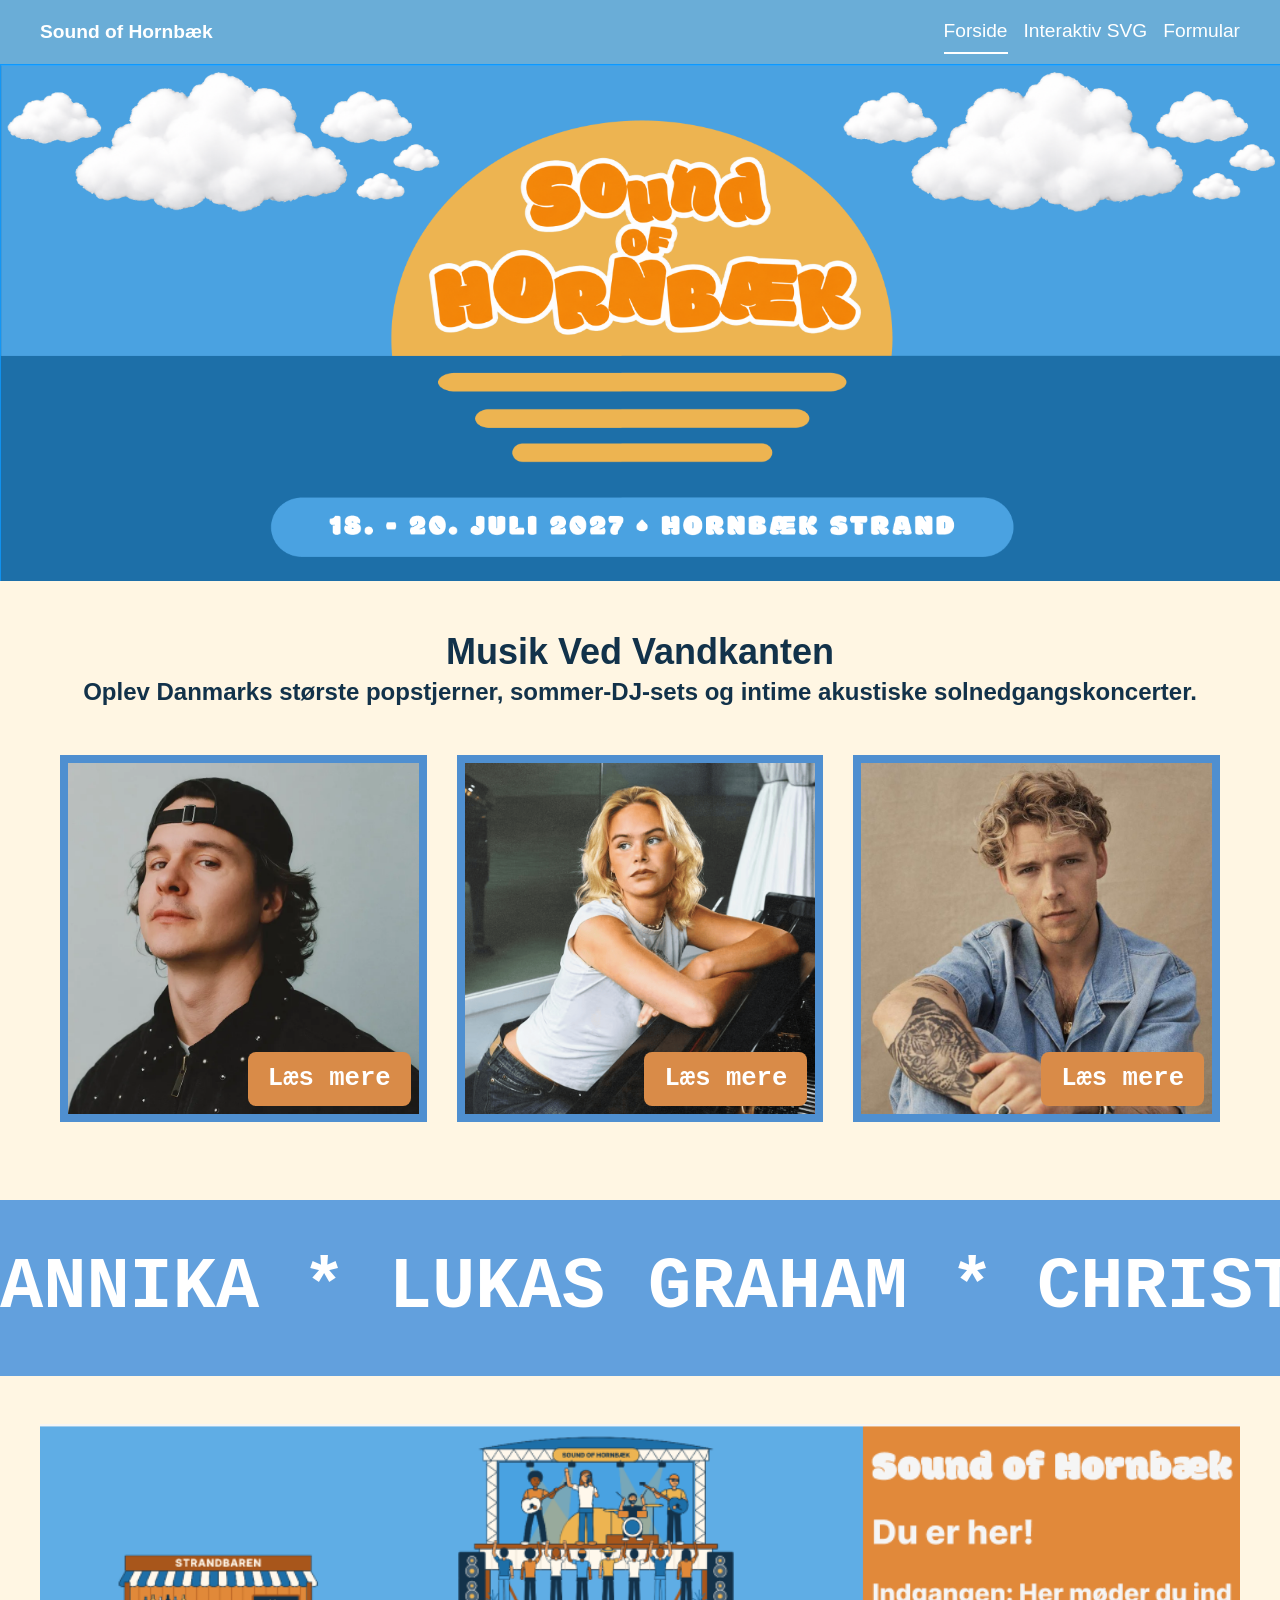
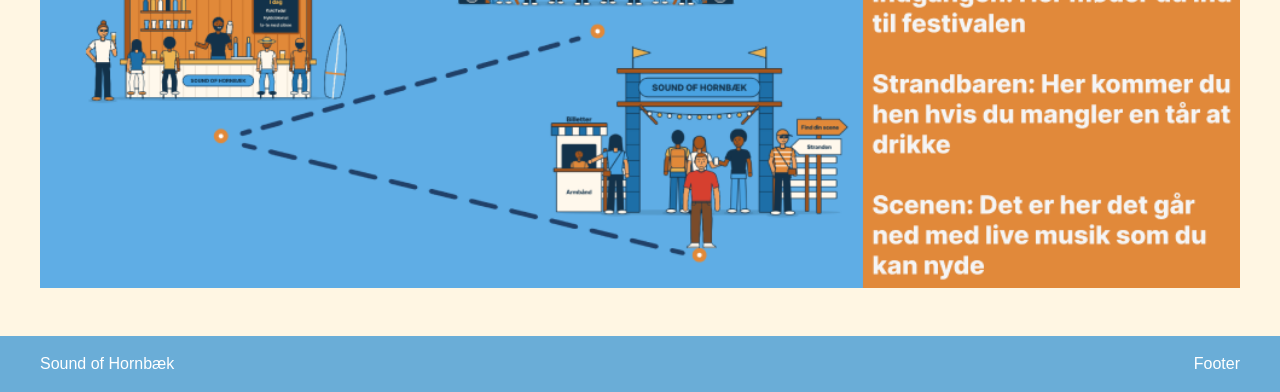
==== index.html @ 5c36b802 "detaljer-done" ====
<!DOCTYPE html>
<html lang="da">

<head>
  <meta charset="UTF-8">
  <meta name="viewport" content="width=device-width, initial-scale=1.0">
  <title>Sound of Hornbæk | Strandfestival</title>
  <link rel="stylesheet" href="./starter.css">
  <link rel="stylesheet" href="./style.css">
</head>

<body>
  <header class="site-header">
    <div class="header-content">
      <a class="site-logo" href="./index.html">Sound of Hornbæk</a>
      <nav class="site-nav">
        <button popovertarget="menu">Menu</button>
        <ul class="menu" id="menu" popover>
          <li><a href="./" aria-current="page">Forside</a></li>
          <li><a href="./svg.html">Interaktiv SVG</a></li>
          <li><a href="./form.html">Formular</a></li>
        </ul>
      </nav>
    </div>
  </header>

  <main>
    <section class="hero">
      <div class="hero_content">
        <img src="./imgs/forside_hero_img.png" alt="Hero Image">
      </div>
    </section>

    <section class="forside_indhold">
      <div class="forside_tekst">
        <h1>Musik Ved Vandkanten</h1>

        <p>Oplev Danmarks største popstjerner, sommer-DJ-sets og intime akustiske
          solnedgangskoncerter.</p>
      </div>

      <div class="artists">
        <div class="box1">
          <img src="./imgs/lukasgraham_forside_billede.webp" alt="Lukas Graham">
          <p>Lukas Graham</p>
          <button class="btn" popovertarget="popover1">Læs mere</button>
        </div>

        <div class="box2">
          <img src="./imgs/annika_forside_billede.png" alt="Annika">
          <p>Annika</p>
          <button class="btn" popovertarget="popover2">Læs mere</button>
        </div>

        <div class="box3">
          <img src="./imgs/christopher_forside_billede.jpg" alt="Christopher">
          <p>Christopher</p>
          <button class="btn" popovertarget="popover3">Læs mere</button>
        </div>
      </div>

      <div id="popover1" class="popup" popover>
        <img src="./imgs/lukasgraham_forside_billede.webp" alt="Lukas Graham">

        <div class="popup-tekst">
          <h2>Lukas Graham</h2>
          <p>Lukas Graham blev dannet i 2011 af sangeren Lukas Forchhammer sammen med to venner, og bandet kommer fra
            Christiania i København. Debutalbummet fra 2012 gik direkte ind som nummer et på de danske hitlister, og med
            singlen
            "7 Years" fra 2015 blev bandet kendt langt uden for Danmarks grænser. Musikken blander pop, soul og R&amp;B.
          </p>
          <button class="luk" popovertarget="popover1" popovertargetaction="hide">Luk</button>
        </div>
      </div>

      <div id="popover2" class="popup" popover>
        <img src="./imgs/annika_forside_billede.png" alt="Annika">

        <div class="popup-tekst">
          <h2>Annika</h2>
          <p>Annika er født i 2004 og voksede op i Vejby i Nordsjælland. Som barn spillede hun med i filmen Jagten, før
            hun slog
            igennem som sanger. I 2024 vandt hun prisen som Årets Nye Danske Navn ved Danish Music Awards, og hendes
            debutalbum
            gik ind som nummer et på den danske albumliste i 2025. Samme år åbnede hun Orange Scene på Roskilde
            Festival.</p>
          <button class="luk" popovertarget="popover2" popovertargetaction="hide">Luk</button>
        </div>
      </div>

      <div id="popover3" class="popup" popover>
        <img src="./imgs/christopher_forside_billede.jpg" alt="Christopher">

        <div class="popup-tekst">
          <h2>Christopher</h2>
          <p>Christopher er en dansk popsanger og sangskriver, kendt for sin bløde stemme og følsomme tekster. Han er
            vokset op
            på Amager og begyndte at synge som treårig, og han startede med at lægge coverversioner ud på nettet. I 2014
            vandt
            han flere priser ved Danish Music Awards, blandt andet Årets Popalbum, og hittet "CPH Girls" blev et af hans
            største.</p>
          <button class="luk" popovertarget="popover3" popovertargetaction="hide">Luk</button>
        </div>
      </div>
    </section>

    <div class="marquee" aria-label="Navneliste">
      <div class="track">
        <span>Annika * Lukas Graham * Christopher </span>
      </div>
    </div>

    <section class="svg_teaser">
      <div>
        <img class="svg_billede" src="./imgs/svg_forside_billede.png" alt="SVG">
      </div>
    </section>
  </main>

  <footer class="site-footer">
    <div class="footer-content">
      <p>Sound of Hornbæk</p>
      <p>Footer</p>
    </div>
  </footer>
  <script src="./script.js"></script>
</body>

</html>
---- starter.css ----
*,
::before,
::after {
  box-sizing: border-box;
  margin: 0;
  padding: 0;
}

html {
  interpolate-size: allow-keywords;
  font-family: Impact, Haettenschweiler, "Arial Narrow Bold", sans-serif;
  line-height: 1.5;
  -webkit-font-smoothing: antialiased;
}

h1,
h2 {
  line-height: 1.25;
}

p,
li {
  text-wrap: pretty;
}

img,
svg {
  display: block;
  width: 100%;
  height: auto;
}

label {
  display: block;
}

input,
button,
textarea,
select {
  font: inherit;
  color: inherit;
  background-color: transparent;
  font-size: max(1em, 16px);
  padding: 0;
  margin: 0;
}

input:where([type="checkbox"], [type="radio"]) {
  width: 1em;
  height: 1em;
}

textarea {
  resize: none;
  min-height: 4lh;
}

legend {
  padding: 0;
}

select,
::picker(select) {
  appearance: base-select;
}

[popover] {
  margin: revert;
}

dialog {
  overscroll-behavior: none;

  &::backdrop {
    overflow: hidden;
    overscroll-behavior: contain;
  }
}

.visually-hidden {
  position: absolute;
  width: 1px;
  height: 1px;
  overflow: hidden;
  white-space: nowrap;
  clip-path: inset(100%);
}
---- style.css ----
/* Variabler */
html {
  --color-page: #fff6e3;
  --color-surface: #6aadd7;
  --color-text: #12324a;
  --color-muted: var(--color-text);
  --color-border: #12324a;
  --space-05: 0.5rem;
  --space-1: 1rem;
  --space-2: 2rem;
  --space-3: 3rem;

  background: var(--color-page);
  color: var(--color-text);
}

/* Globalt layout */
body {
  margin: 0;
  min-height: 100svh;
  display: grid;
  grid-template-rows: auto 1fr auto;
  grid-template-columns: minmax(1rlh, 1fr) minmax(0, 75rem) minmax(1rlh, 1fr);
}

h1,
h2,
h3,
p {
  margin: 0;
}

main {
  display: grid;
  grid-template-columns: inherit;
  grid-column: 1 / -1;
  align-content: start;
}

main > * {
  grid-column: 2;
  padding-block: var(--space-3);
}

.svg-page {
  display: grid;
  gap: var(--space-2);
}

.svg-intro {
  display: grid;
  gap: var(--space-1);
  max-width: 60ch;
}

.svg-intro p {
  color: var(--color-muted);
}

.svg-layout {
  display: grid;
  gap: var(--space-2);
  align-items: start;
  @media (width > 800px) {
    grid-template-columns: 1fr min(40%, 36ch);
  }
}

.form-page {
  display: grid;
  gap: var(--space-2);
  @media (width > 600px) {
    grid-template-columns: min(40%, 50ch) 1fr;
  }
}

.form-intro {
  display: grid;
  gap: var(--space-1);
  align-content: start;
  max-width: 60ch;
}

.form-intro p {
  color: var(--color-muted);
}

.opsamling-page {
  display: grid;
  gap: var(--space-2);
  align-items: start;

  @media (width > 800px) {
    grid-template-columns: minmax(0, 44ch) minmax(20rem, 1fr);
  }
}

.opsamling-intro {
  display: grid;
  gap: var(--space-1);
  max-width: 60ch;
}

.opsamling-intro p {
  color: var(--color-muted);
}

.error-page {
  display: grid;
  gap: var(--space-1);
  max-width: 60ch;
}

.error-page p {
  color: var(--color-muted);
}

/* Header og footer */
.site-header,
.site-footer {
  grid-column: 1 / -1;

  display: grid;
  grid-template-columns: inherit;
  background: var(--color-surface);
}

.header-content,
.footer-content {
  grid-column: 2;
}

.header-content {
  min-height: 4rem;
  display: flex;
  justify-content: space-between;
  align-items: center;
  gap: var(--space-1);
  font-family:
    "Arial Rounded MT Bold", "Hiragino Maru Gothic ProN", "Trebuchet MS",
    sans-serif;
  font-size: 1.2rem;
  color: #ffffff;
}

.site-logo {
  color: inherit;
  font-weight: 700;
  text-decoration: none;
}

.footer-content {
  padding-block: var(--space-1);
  display: flex;
  flex-wrap: wrap;
  justify-content: space-between;
  gap: var(--space-1);
  color: #ffffff;
}

/* Navigation */
[popover] {
  margin: 0;
  padding: 0;
  border: none;
  background: transparent;
}

.site-nav button {
  padding: 0.4rem 0.7rem;
  border: 1px solid var(--color-border);
  background: var(--color-surface);
  @media (width > 600px) {
    display: none;
  }
}

.menu {
  margin: 0;
  padding: var(--space-1);
  list-style: none;
  background: var(--color-surface);
  border: 1px solid var(--color-border);
  position-area: bottom span-left;
  @media (width > 600px) {
    display: flex;
    gap: var(--space-1);
    padding: 0;
    border: none;
    background: none;
    position: static;
  }
}

.menu a {
  display: block;
  padding: 0.4rem 0;
  color: #ffffff;
  text-decoration: none;
  border-bottom: 2px solid #0000;
}

.menu a[aria-current="page"] {
  border-bottom-color: #ffffff;
}

/* Flader */
.panel,
.svg-placeholder,
.form-placeholder,
.opsamling-placeholder {
  background: var(--color-surface);
  border: 1px solid var(--color-border);
}

.panel {
  padding: var(--space-1);
  display: grid;
  gap: var(--space-1);
}

.svg-placeholder,
.opsamling-placeholder {
  min-height: -webkit-fill-available;
  min-height: stretch;
}

.form-placeholder {
  min-height: -webkit-fill-available;
  min-height: stretch;
  padding: var(--space-1);
}

/* Details */
.accordion {
  display: grid;
  gap: var(--space-05);
}

.accordion-item {
  border: 1px solid var(--color-border);
  background: var(--color-surface);
}

.accordion-item p {
  padding: 0 var(--space-1) var(--space-1);
  color: var(--color-muted);
}

/* Knap/link */
.button {
  justify-self: start;
  display: inline-block;
  padding: 0.5rem 0.8rem;
  border: 1px solid var(--color-border);
  background: var(--color-surface);
  color: inherit;
  text-decoration: none;
}

/* Hero */
.hero {
  display: grid;
  grid-template-columns: inherit;
  grid-column: 1 / -1;
  background: #4aa2e1;
  padding: 0;
  .hero_content {
    grid-column: 1 / -1;
  }
}

/* Forside indhold */
.forside_indhold {
  display: block;
  gap: 10px;
  .forside_tekst {
    text-align: center;
    font-size: 1rem;
    font-weight: 700;
    margin-bottom: 15px;
    font-size: 1.5rem;
  }
}
.artists {
  display: flex;
  gap: 30px;
  padding: 30px 20px;

  .box1,
  .box2,
  .box3 {
    position: relative;
    display: block;
    flex: 1;
    aspect-ratio: 1 / 1;
    height: auto;
    border: 8px solid #4f8fd0;
    background-color: #4f8fd0;
    text-align: center;
    font-weight: 700;
    font-size: 1rem;

    /* Navnet er kun til skærmlæsere */
    p {
      position: absolute;
      width: 1px;
      height: 1px;
      overflow: hidden;
    }
  }

  .btn {
    position: absolute;
    right: 8px;
    bottom: 8px;
    z-index: 1;
    padding: 14px 20px;
    border: none;
    border-radius: 8px;
    background-color: #d98b48;
    color: white;
    font-family: "JetBrains Mono", "Roboto Mono", ui-monospace, monospace;
    font-weight: 800;
    font-size: clamp(18px, 2vw, 30px);
    line-height: 1;

    &:hover {
      background-color: #c97d3b;
    }
  }
}
.svg_teaser {
  display: grid;
}

.box1 {
  transition: 0.4s;
}
.box1:hover {
  transform: scale(1.08);
}
.box2 {
  transition: 0.4s;
}
.box2:hover {
  transform: scale(1.08);
}
.box3 {
  transition: 0.4s;
}
.box3:hover {
  transform: scale(1.08);
}

.marquee {
  display: grid;
  grid-template-columns: inherit;
  grid-column: 1 / -1;
  background: #62a0dd;
  overflow: hidden;
  white-space: nowrap;
  padding: 52px 0;
}

.track span {
  font-family: "JetBrains Mono", "Roboto Mono", ui-monospace, monospace;
  font-weight: 800;
  font-size: clamp(40px, 6vw, 72px);
  line-height: 1;
  text-transform: uppercase;
  color: #ffffff;
  white-space: pre;
}

.popup {
  margin: auto;
  width: min(90vw, 800px);
  padding: 30px;
  border: 8px solid #4f8fd0;
  background-color: #fdf6e3;
  color: #1b1b1b;
  font-family: "JetBrains Mono", "Roboto Mono", ui-monospace, monospace;

  /* Blød åbning og lukning */
  opacity: 0;
  transition:
    opacity 0.25s,
    display 0.25s allow-discrete,
    overlay 0.25s allow-discrete;
}

/* Layoutet skal kun gælde, når popoveren er åben */
.popup:popover-open {
  display: flex;
  align-items: center;
  gap: 30px;
  opacity: 1;
}

@starting-style {
  .popup:popover-open {
    opacity: 0;
  }
}

.popup::backdrop {
  background-color: rgb(0 0 0 / 0.6);
}

.popup img {
  flex: 0 0 40%;
  width: 40%;
  aspect-ratio: 1 / 1;
  object-fit: cover;
  border: 6px solid #4f8fd0;
}

.popup-tekst {
  flex: 1;
  text-align: left;
}

.popup h2 {
  margin-bottom: 16px;
  font-size: 1.8rem;
  font-weight: 800;
  color: #4f8fd0;
}

.popup p {
  margin-bottom: 24px;
  line-height: 1.5;
}

.luk {
  padding: 12px 20px;
  border: none;
  border-radius: 8px;
  background-color: #d98b48;
  color: white;
  font-family: inherit;
  font-weight: 800;
  font-size: 1rem;
}

.luk:hover {
  background-color: #c97d3b;
}

/* På små skærme kommer billedet over teksten */
@media (max-width: 600px) {
  .popup:popover-open {
    flex-direction: column;
  }

  .popup img {
    flex: none;
    width: 100%;
  }
}
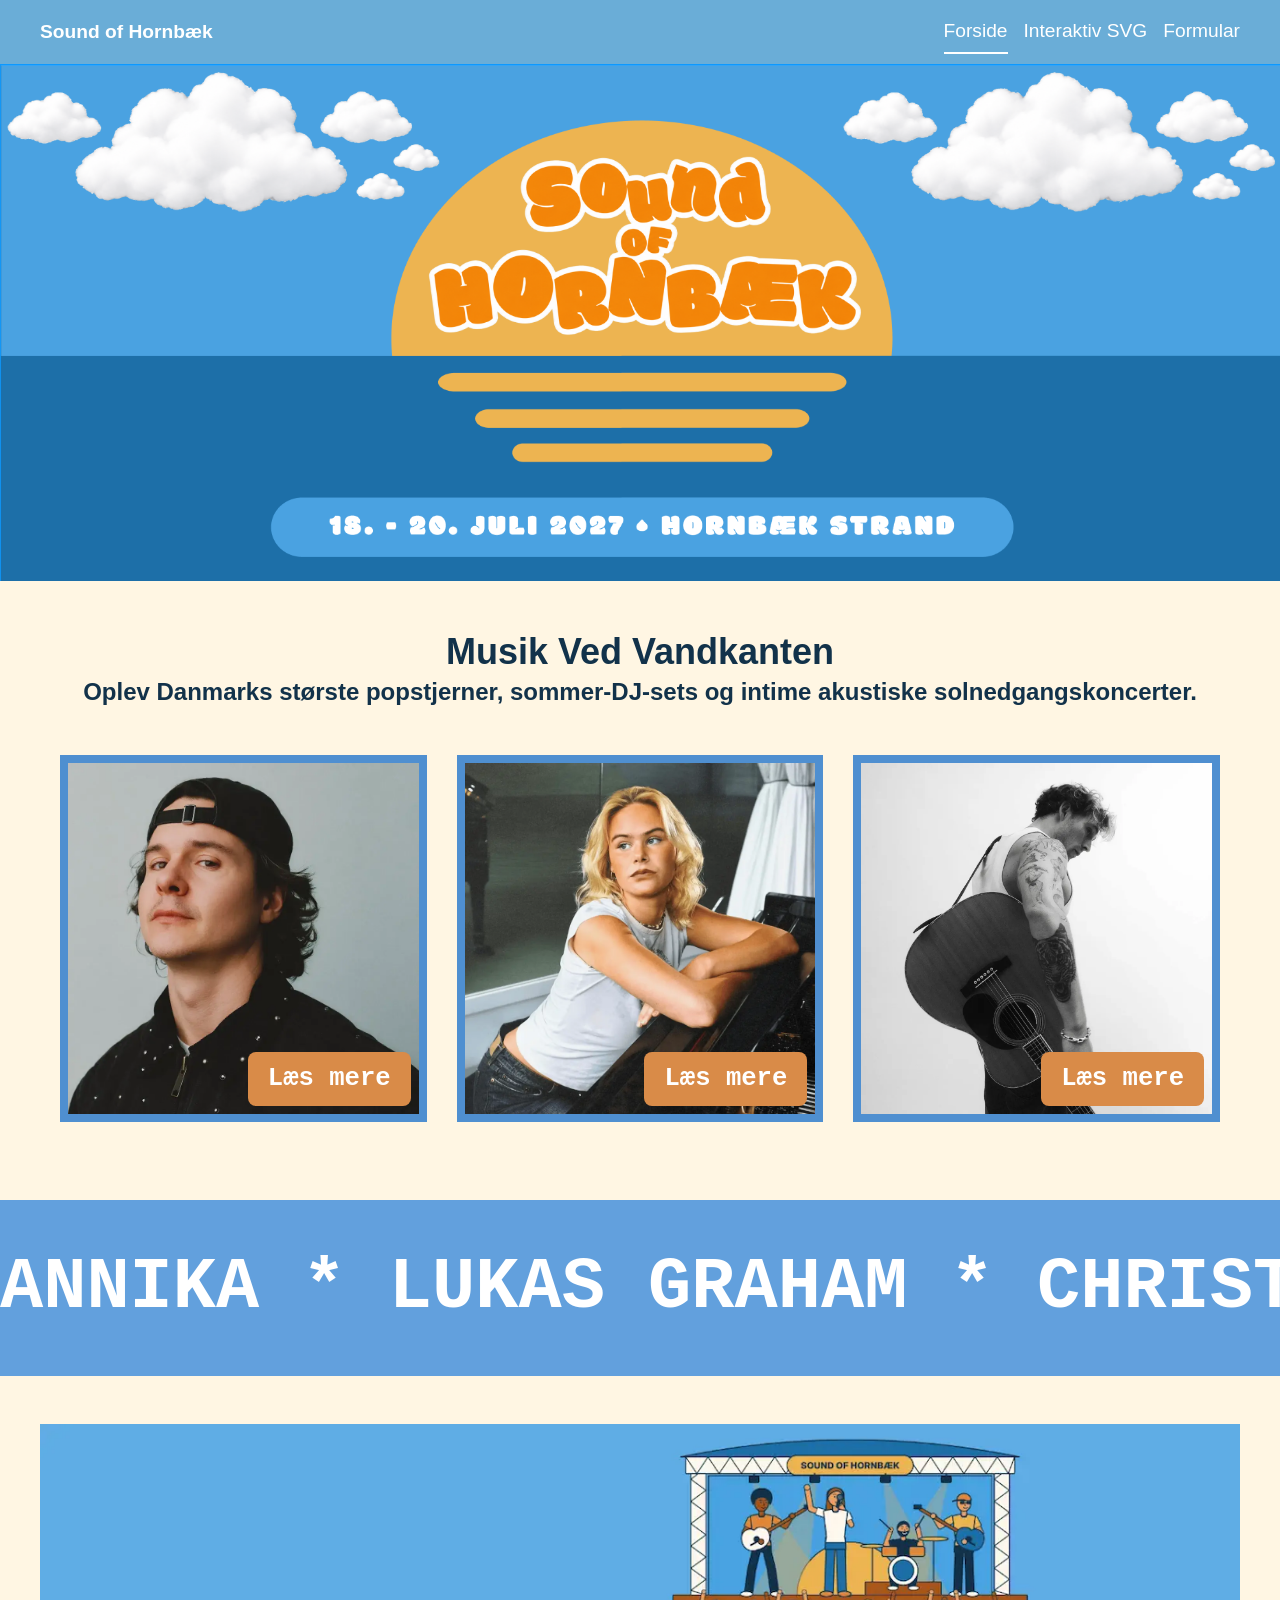
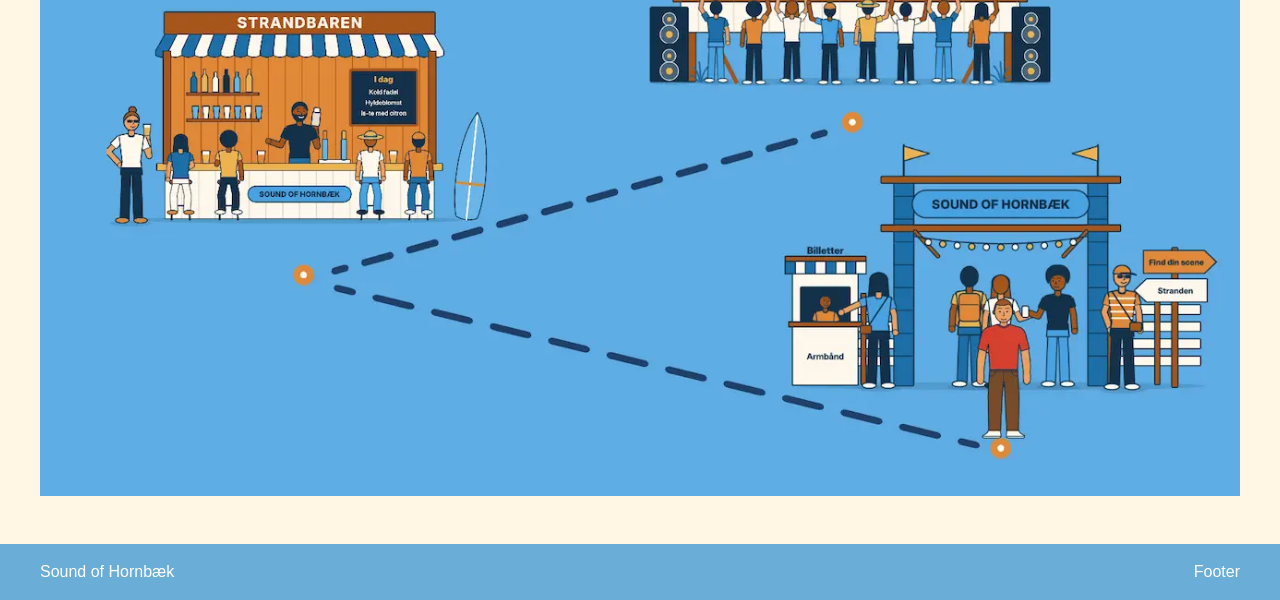
==== commit 8f78fade: "formular-done" ====
--- a/index.html
+++ b/index.html
@@ -41,26 +41,26 @@
 
       <div class="artists">
         <div class="box1">
-          <img src="./imgs/lukasgraham_forside_billede.webp" alt="Lukas Graham">
+          <img src="./imgs/lukasgraham.webp" alt="Lukas Graham">
           <p>Lukas Graham</p>
           <button class="btn" popovertarget="popover1">Læs mere</button>
         </div>
 
         <div class="box2">
-          <img src="./imgs/annika_forside_billede.png" alt="Annika">
+          <img src="./imgs/annika.webp" alt="Annika">
           <p>Annika</p>
           <button class="btn" popovertarget="popover2">Læs mere</button>
         </div>
 
         <div class="box3">
-          <img src="./imgs/christopher_forside_billede.jpg" alt="Christopher">
+          <img src="./imgs/christopher.webp" alt="Christopher">
           <p>Christopher</p>
           <button class="btn" popovertarget="popover3">Læs mere</button>
         </div>
       </div>
 
       <div id="popover1" class="popup" popover>
-        <img src="./imgs/lukasgraham_forside_billede.webp" alt="Lukas Graham">
+        <img src="./imgs/lukasgraham2.webp" alt="Lukas Graham">
 
         <div class="popup-tekst">
           <h2>Lukas Graham</h2>
@@ -74,7 +74,7 @@
       </div>
 
       <div id="popover2" class="popup" popover>
-        <img src="./imgs/annika_forside_billede.png" alt="Annika">
+        <img src="./imgs/annika2.webp" alt="Annika">
 
         <div class="popup-tekst">
           <h2>Annika</h2>
@@ -89,7 +89,7 @@
       </div>
 
       <div id="popover3" class="popup" popover>
-        <img src="./imgs/christopher_forside_billede.jpg" alt="Christopher">
+        <img src="./imgs/christopher2.webp" alt="Christopher">
 
         <div class="popup-tekst">
           <h2>Christopher</h2>
@@ -110,10 +110,13 @@
       </div>
     </div>
 
-    <section class="svg_teaser">
-      <div>
-        <img class="svg_billede" src="./imgs/svg_forside_billede.png" alt="SVG">
-      </div>
+    <section class="layout">
+
+      <section class="kort">
+        <!-- Skift "billede.png" ud med dit eget billede -->
+        <img src="./imgs/svg.webp" alt="Kort over Sound of Hornbæk">
+      </section>
+
     </section>
   </main>
 
--- a/style.css
+++ b/style.css
@@ -2,6 +2,7 @@
 html {
   --color-page: #fff6e3;
   --color-surface: #6aadd7;
+  --color-svg-box: #6aadd7;
   --color-text: #12324a;
   --color-muted: var(--color-text);
   --color-border: #12324a;
@@ -459,3 +460,247 @@
     width: 100%;
   }
 }
+
+/* SVG */
+.svg-intro {
+  h1 {
+    font-size: 4rem;
+  }
+  p {
+    font-size: 1.5rem;
+  }
+}
+.svg-placeholder {
+  border: 5px solid #fff;
+}
+.panel {
+  background: var(--color-svg-box);
+  border-radius: 30px;
+  border: 5px solid #fff;
+  h2 {
+    font-size: 2rem;
+    font-family: "Inter" sans-serif;
+    text-decoration: none;
+    color: white;
+  }
+}
+.accordion {
+  background: var(--color-svg-box);
+}
+.accordion-item {
+  color: white;
+  font-size: 1.5rem;
+  background: #e1893a;
+  border-radius: 10px;
+  border: 3px solid #fff;
+  padding: 10px;
+  cursor: pointer;
+  p {
+    font-size: 1rem;
+    color: white;
+    margin-top: 5px;
+  }
+}
+summary::marker {
+  content: none;
+}
+::details-content {
+  height: 0;
+  overflow: clip;
+  transition: 300ms ease;
+  transition-behavior: allow-discrete;
+}
+[open]::details-content {
+  height: auto;
+}
+
+/********************************formular********************************/
+
+.side {
+  display: grid;
+  grid-template-columns: 1fr 1.4fr;
+  gap: 60px;
+  align-items: start;
+  max-width: 1200px;
+  margin: 0 auto;
+  padding: 60px 24px;
+}
+
+/* ---------- Venstre: tekst ---------- */
+.intro h1 {
+  font-family: "Bebas Neue", Impact, sans-serif;
+  font-size: 4.2rem;
+  font-weight: 400;
+  line-height: 1;
+  text-transform: uppercase;
+  margin-bottom: 28px;
+}
+
+.lead {
+  font-size: 1.15rem;
+  line-height: 1.6;
+  color: #4a4a5a;
+  margin-bottom: 36px;
+}
+
+.trin {
+  list-style: none;
+  background: #fdfafc;
+  border: 2px solid #dcc9d4;
+  border-radius: 24px;
+  overflow: hidden;
+}
+
+.trin li {
+  display: flex;
+  gap: 40px;
+  padding: 32px 36px;
+  border-bottom: 2px solid #dcc9d4;
+}
+
+.trin li:last-child {
+  border-bottom: none;
+}
+
+.nummer {
+  font-size: 1.3rem;
+  font-weight: 600;
+  color: #4f8fd0;
+  min-width: 40px;
+}
+
+.trin p {
+  font-size: 1.15rem;
+  line-height: 1.6;
+  color: #4a4a5a;
+}
+
+/* ---------- Højre: formularboks ---------- */
+.form-placeholder {
+  background: #fdfafc;
+  border: 2px solid #dcc9d4;
+  border-radius: 40px;
+  padding: 50px 36px 40px;
+  display: flex;
+  flex-direction: column;
+  gap: 34px;
+}
+
+fieldset {
+  border: 2px solid #dcc9d4;
+  border-radius: 24px;
+  padding: 24px 36px 28px;
+}
+
+legend {
+  font-size: 1.25rem;
+  font-weight: 600;
+  padding: 0 4px;
+}
+
+/* Rad med valg */
+.valg-rad {
+  display: flex;
+  flex-wrap: wrap;
+  gap: 18px;
+}
+
+/* Skjul den rigtige radioknap */
+.valg-rad input {
+  position: absolute;
+  opacity: 0;
+}
+
+/* Knapper */
+.valg-rad label {
+  padding: 20px 40px;
+  background: #ffffff;
+  border: 2px solid #dcc9d4;
+  border-radius: 10px;
+  font-size: 1.2rem;
+  cursor: pointer;
+}
+
+.valg-rad input:checked + label {
+  border: 4px solid #4f8fd0;
+  padding: 18px 38px;
+  color: #4f8fd0;
+}
+
+.valg-rad input:focus-visible + label {
+  outline: 3px solid #4f8fd0;
+  outline-offset: 3px;
+}
+
+/* Farvepaletter */
+.valg-rad .palet,
+.valg-rad input:checked + .palet {
+  width: 110px;
+  height: 60px;
+  padding: 0;
+}
+
+.valg-rad .palet1 {
+  background: linear-gradient(90deg, #a98ae8 33%, #2f5d42 33% 66%, #437a5a 66%);
+}
+.valg-rad .palet2 {
+  background: linear-gradient(90deg, #f9d8ab 33%, #b3345f 33% 66%, #e39231 66%);
+}
+.valg-rad .palet3 {
+  background: linear-gradient(90deg, #a8d8e4 33%, #215372 33% 66%, #3a7d9e 66%);
+}
+.valg-rad .palet4 {
+  background: linear-gradient(90deg, #dcff63 33%, #1a1a1a 33% 66%, #ec4d9c 66%);
+}
+.valg-rad .palet5 {
+  background: linear-gradient(90deg, #cbd8a8 33%, #2f4d25 33% 66%, #66813f 66%);
+}
+.valg-rad .palet6 {
+  background: linear-gradient(90deg, #f5c4dc 33%, #8a3463 33% 66%, #d9569b 66%);
+}
+
+/* ---------- Responsivt ---------- */
+@media (max-width: 900px) {
+  .side {
+    grid-template-columns: 1fr;
+    gap: 40px;
+    padding: 32px 16px;
+  }
+
+  .intro h1 {
+    font-size: 3rem;
+  }
+
+  .formular {
+    padding: 36px 20px 28px;
+    border-radius: 28px;
+  }
+
+  fieldset {
+    padding: 20px;
+  }
+}
+
+/* ---------- Generer-knap ---------- */
+.generer {
+  align-self: flex-start;
+  background: #4f8fd0;
+  color: #ffffff;
+  border: none;
+  border-radius: 8px;
+  padding: 24px 42px;
+  font-family: inherit;
+  font-size: 1.4rem;
+  cursor: pointer;
+  transition: transform 0.15s;
+}
+
+.generer:hover {
+  background: #4f8fd0;
+  transform: translateY(-2px);
+}
+
+.generer:focus-visible {
+  outline: 3px solid #4f8fd0;
+  outline-offset: 3px;
+}
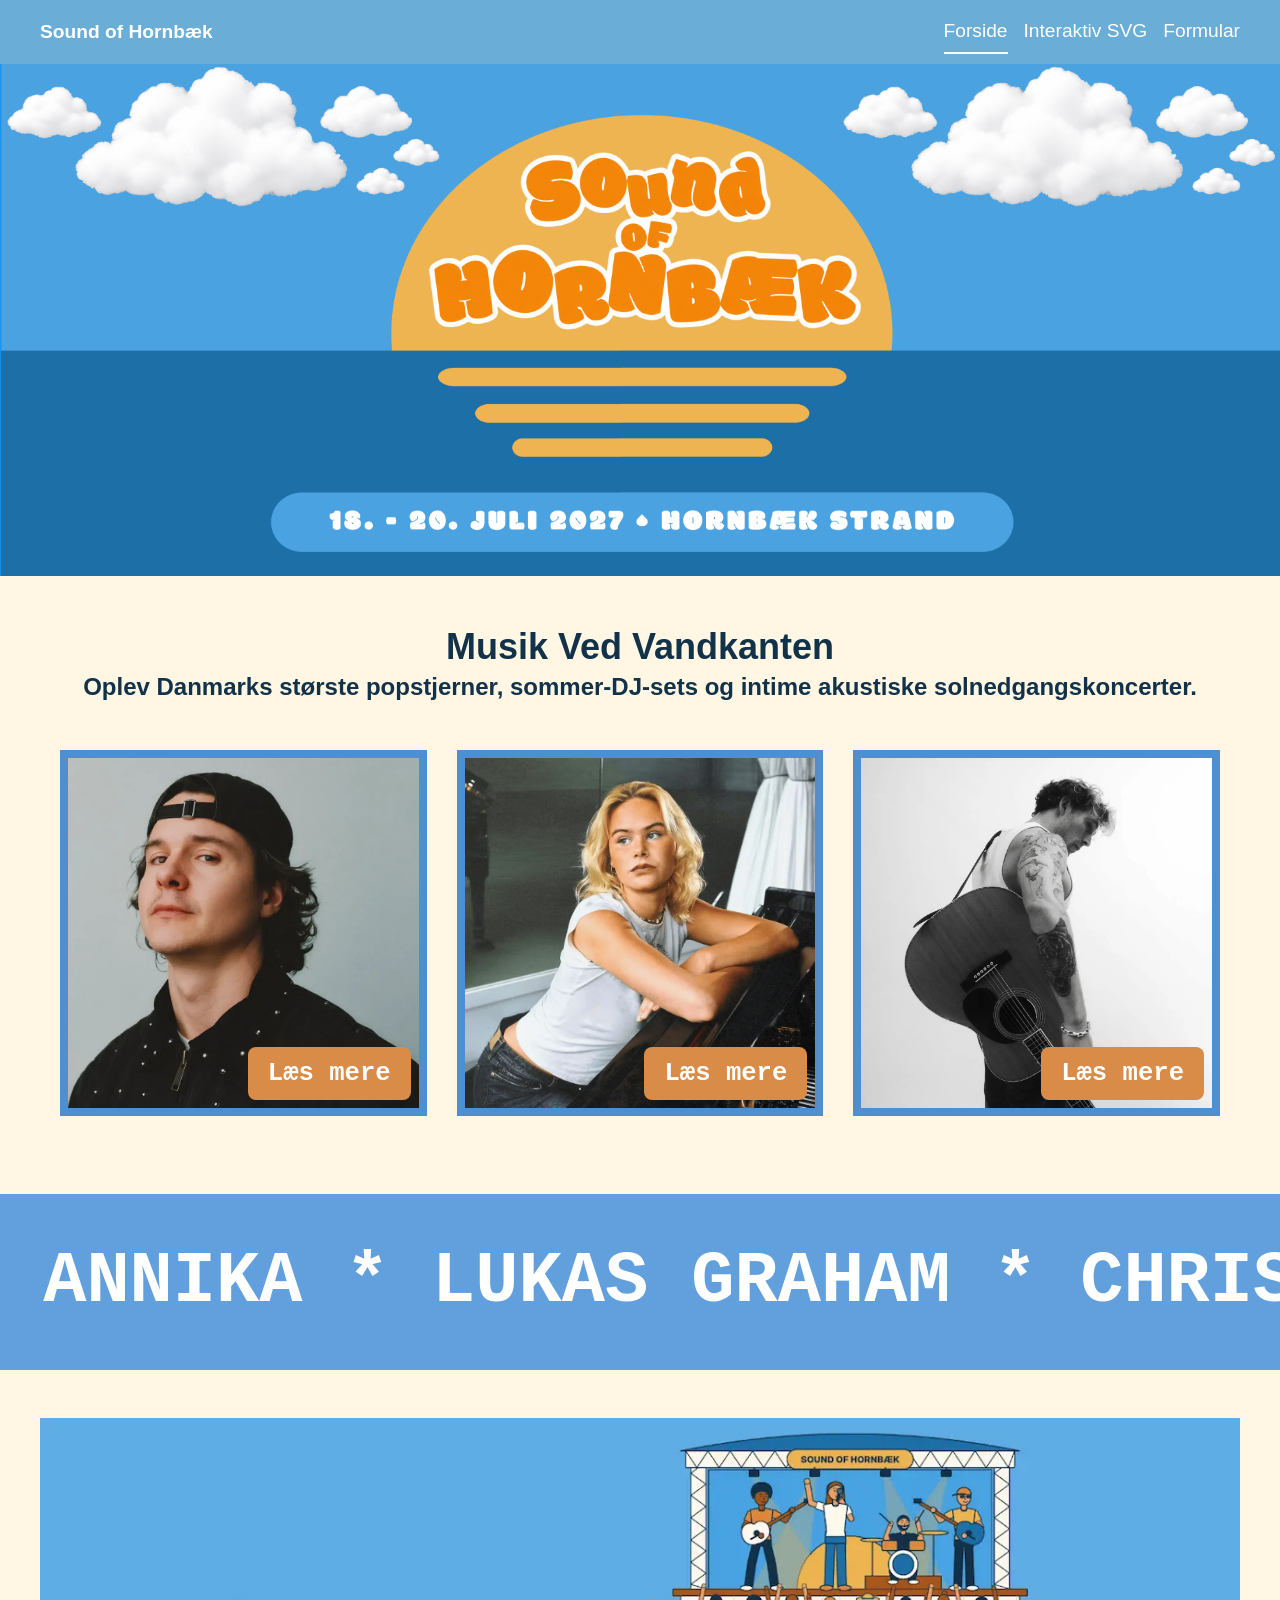
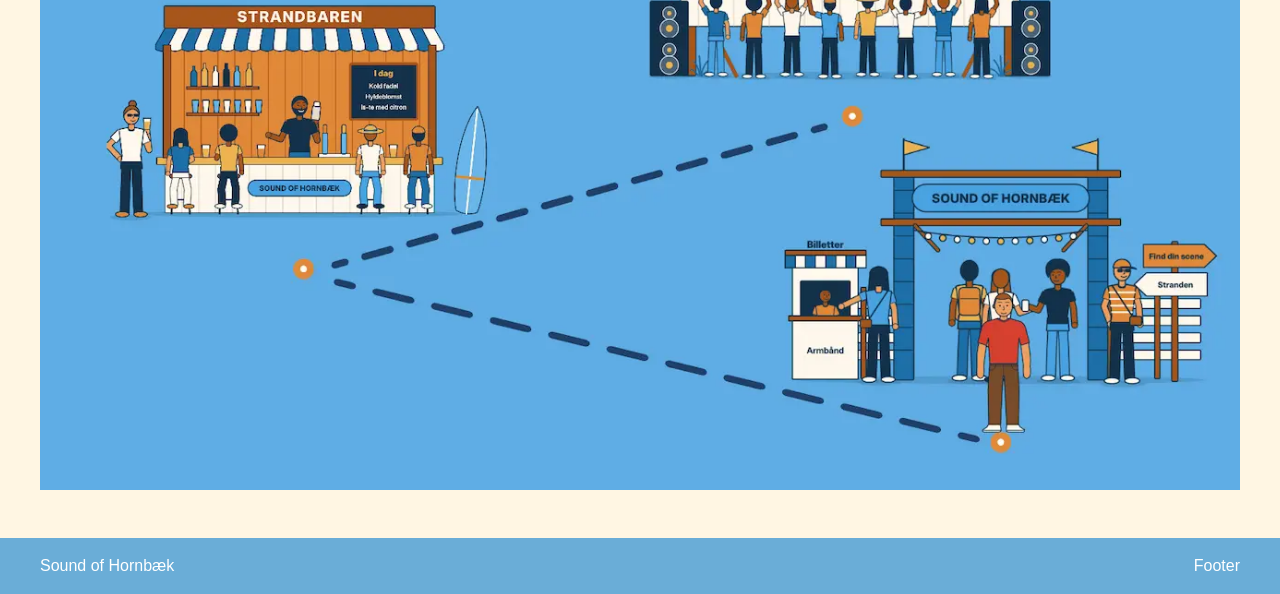
==== commit d6fe555a: "animationer-forside" ====
--- a/index.html
+++ b/index.html
@@ -7,6 +7,7 @@
   <title>Sound of Hornbæk | Strandfestival</title>
   <link rel="stylesheet" href="./starter.css">
   <link rel="stylesheet" href="./style.css">
+  <link rel="icon" href="./imgs/favicon.ico">
 </head>
 
 <body>
@@ -106,7 +107,8 @@
 
     <div class="marquee" aria-label="Navneliste">
       <div class="track">
-        <span>Annika * Lukas Graham * Christopher </span>
+        <span> Annika * Lukas Graham * Christopher *</span>
+        <span> Annika * Lukas Graham * Christopher *</span>
       </div>
     </div>
 
--- a/style.css
+++ b/style.css
@@ -331,6 +331,35 @@
     }
   }
 }
+
+.marquee {
+  background: #62a0dd;
+  color: #fff;
+  overflow: hidden;
+  white-space: nowrap;
+  padding: 1.5rem 0;
+}
+.track {
+  display: flex;
+  width: max-content;
+  animation: scroll-left 15s linear infinite;
+}
+.track span {
+  font-family: "DejaVu Sans Mono", Consolas, monospace;
+  font-weight: 700;
+  font-size: 5rem;
+  text-transform: uppercase;
+}
+
+@keyframes scroll-left {
+  from {
+    transform: translateX(0);
+  }
+  to {
+    transform: translateX(-50%);
+  }
+}
+
 .svg_teaser {
   display: grid;
 }
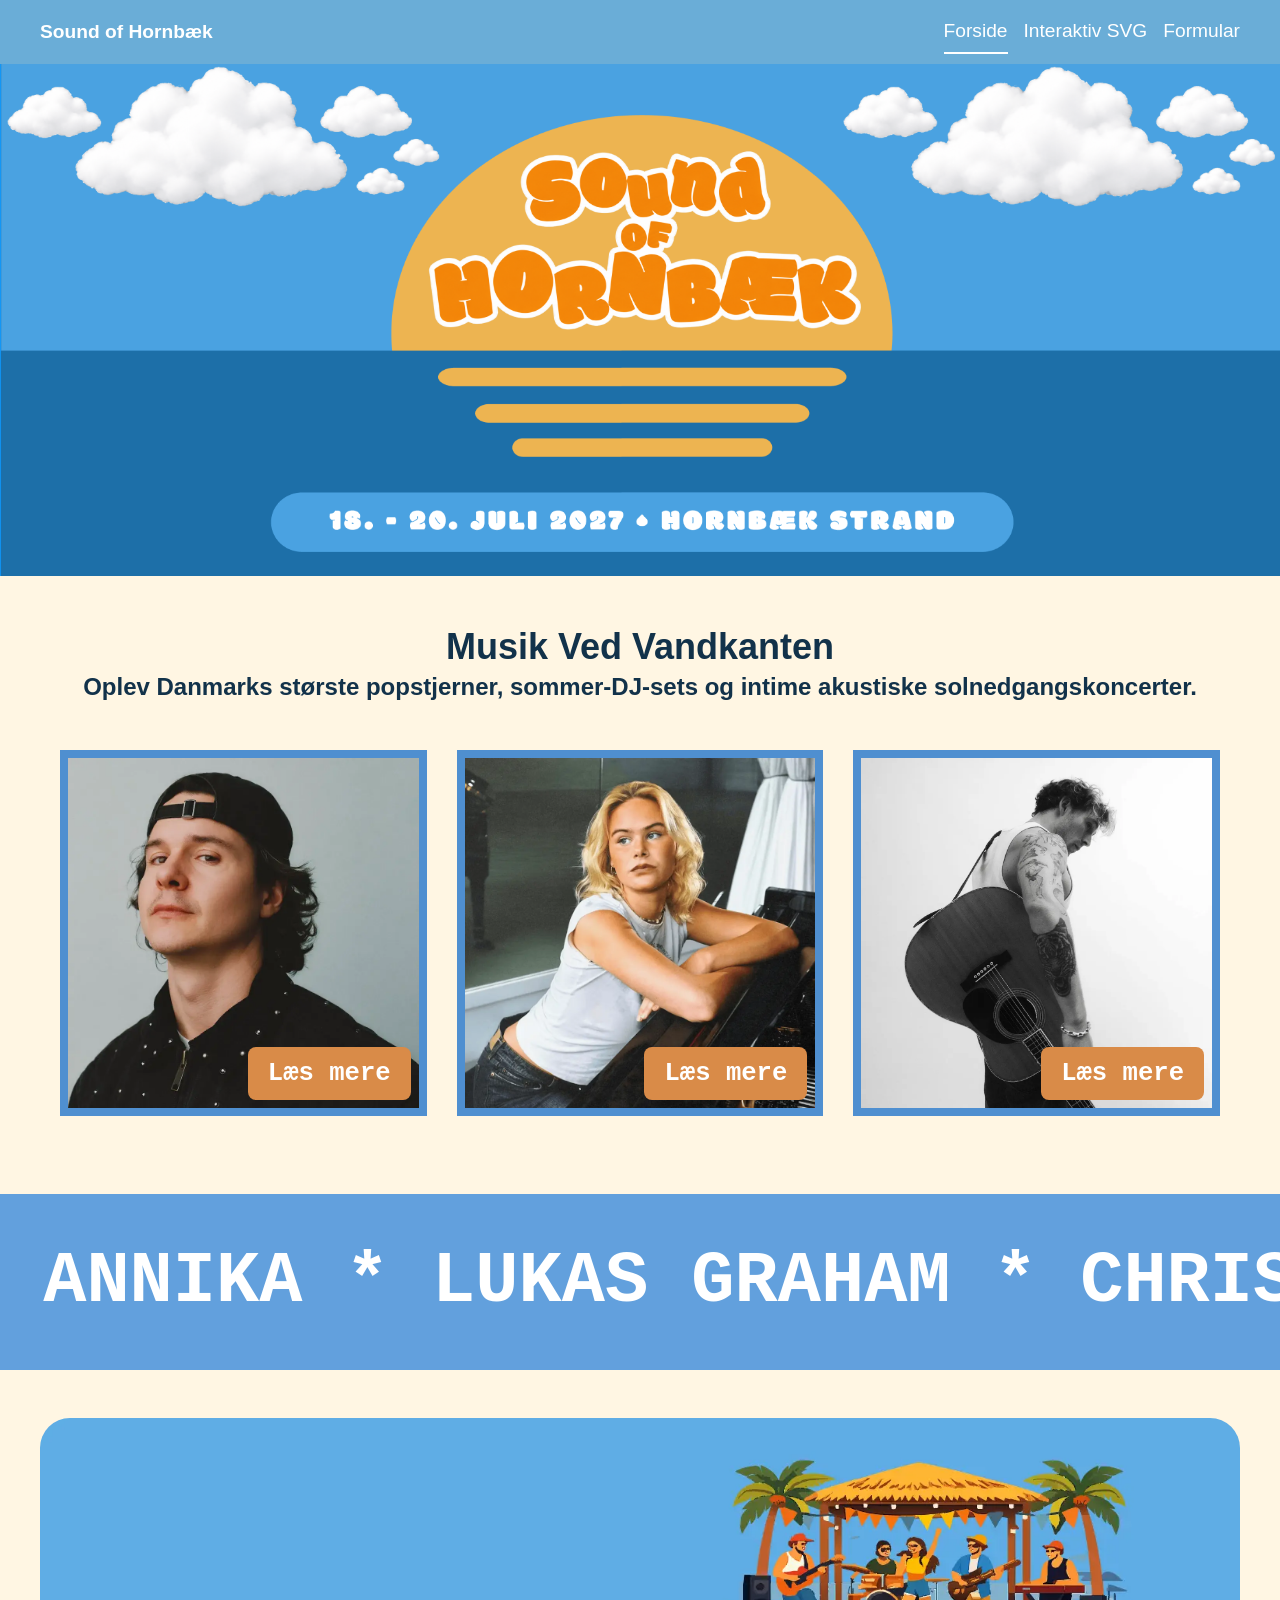
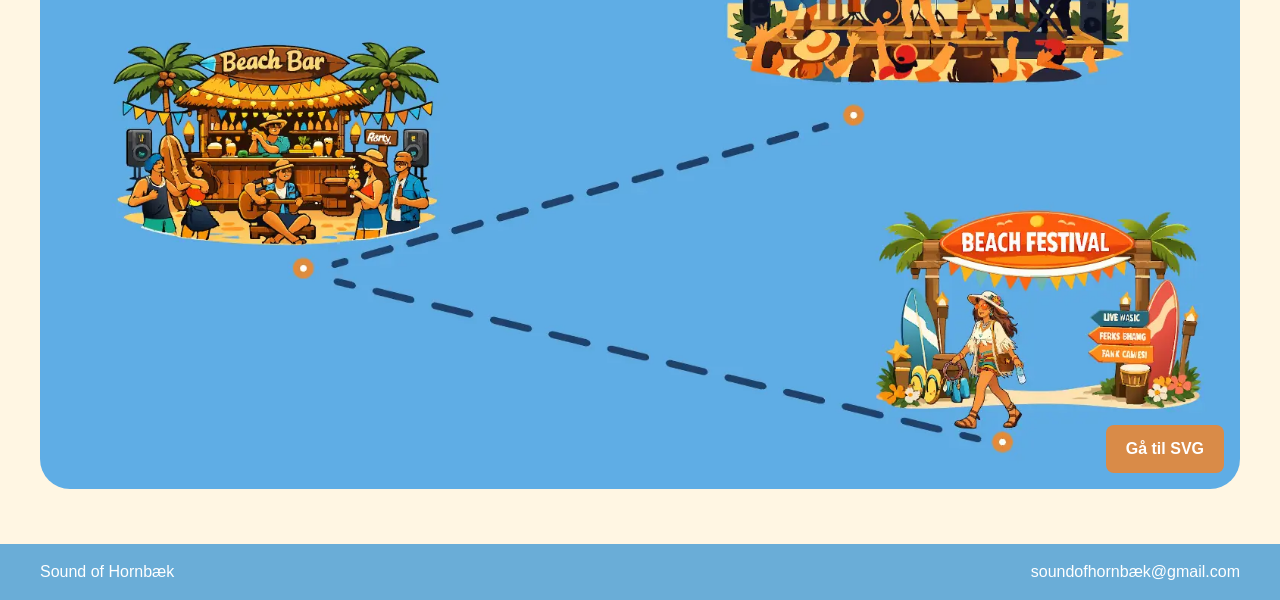
==== commit 71658c76: "f-done" ====
--- a/index.html
+++ b/index.html
@@ -117,6 +117,7 @@
       <section class="kort">
         <!-- Skift "billede.png" ud med dit eget billede -->
         <img src="./imgs/svg.webp" alt="Kort over Sound of Hornbæk">
+        <a class="svg_knap" href="svg.html">Gå til SVG</a>
       </section>
 
     </section>
@@ -125,7 +126,8 @@
   <footer class="site-footer">
     <div class="footer-content">
       <p>Sound of Hornbæk</p>
-      <p>Footer</p>
+      <a class="mail" href="#">soundofhornbæk@gmail.com</a>
+
     </div>
   </footer>
   <script src="./script.js"></script>
--- a/style.css
+++ b/style.css
@@ -733,3 +733,45 @@
   outline: 3px solid #4f8fd0;
   outline-offset: 3px;
 }
+/******************detaljer********************/
+.svg_knap {
+  padding: 12px 20px;
+  border: none;
+  border-radius: 8px;
+  background-color: #d98b48;
+  color: white;
+  font-family: inherit;
+  font-weight: 800;
+  font-size: 1rem;
+  text-decoration: none;
+}
+
+.kort {
+  position: relative;
+  display: inline-block; /* så sektionen kun er lige så stor som billedet */
+}
+
+.kort img {
+  display: block; /* fjerner det lille mellemrum under billedet */
+  width: 100%;
+  border-radius: 30px;
+}
+
+.svg_knap {
+  position: absolute;
+  right: 16px; /* afstand fra højre kant */
+  bottom: 16px; /* afstand fra bunden */
+}
+
+.mail {
+  color: white;
+  text-decoration: none;
+}
+
+@view-transition {
+  navigation: auto;
+}
+
+.img {
+  view-transition-name: img;
+}
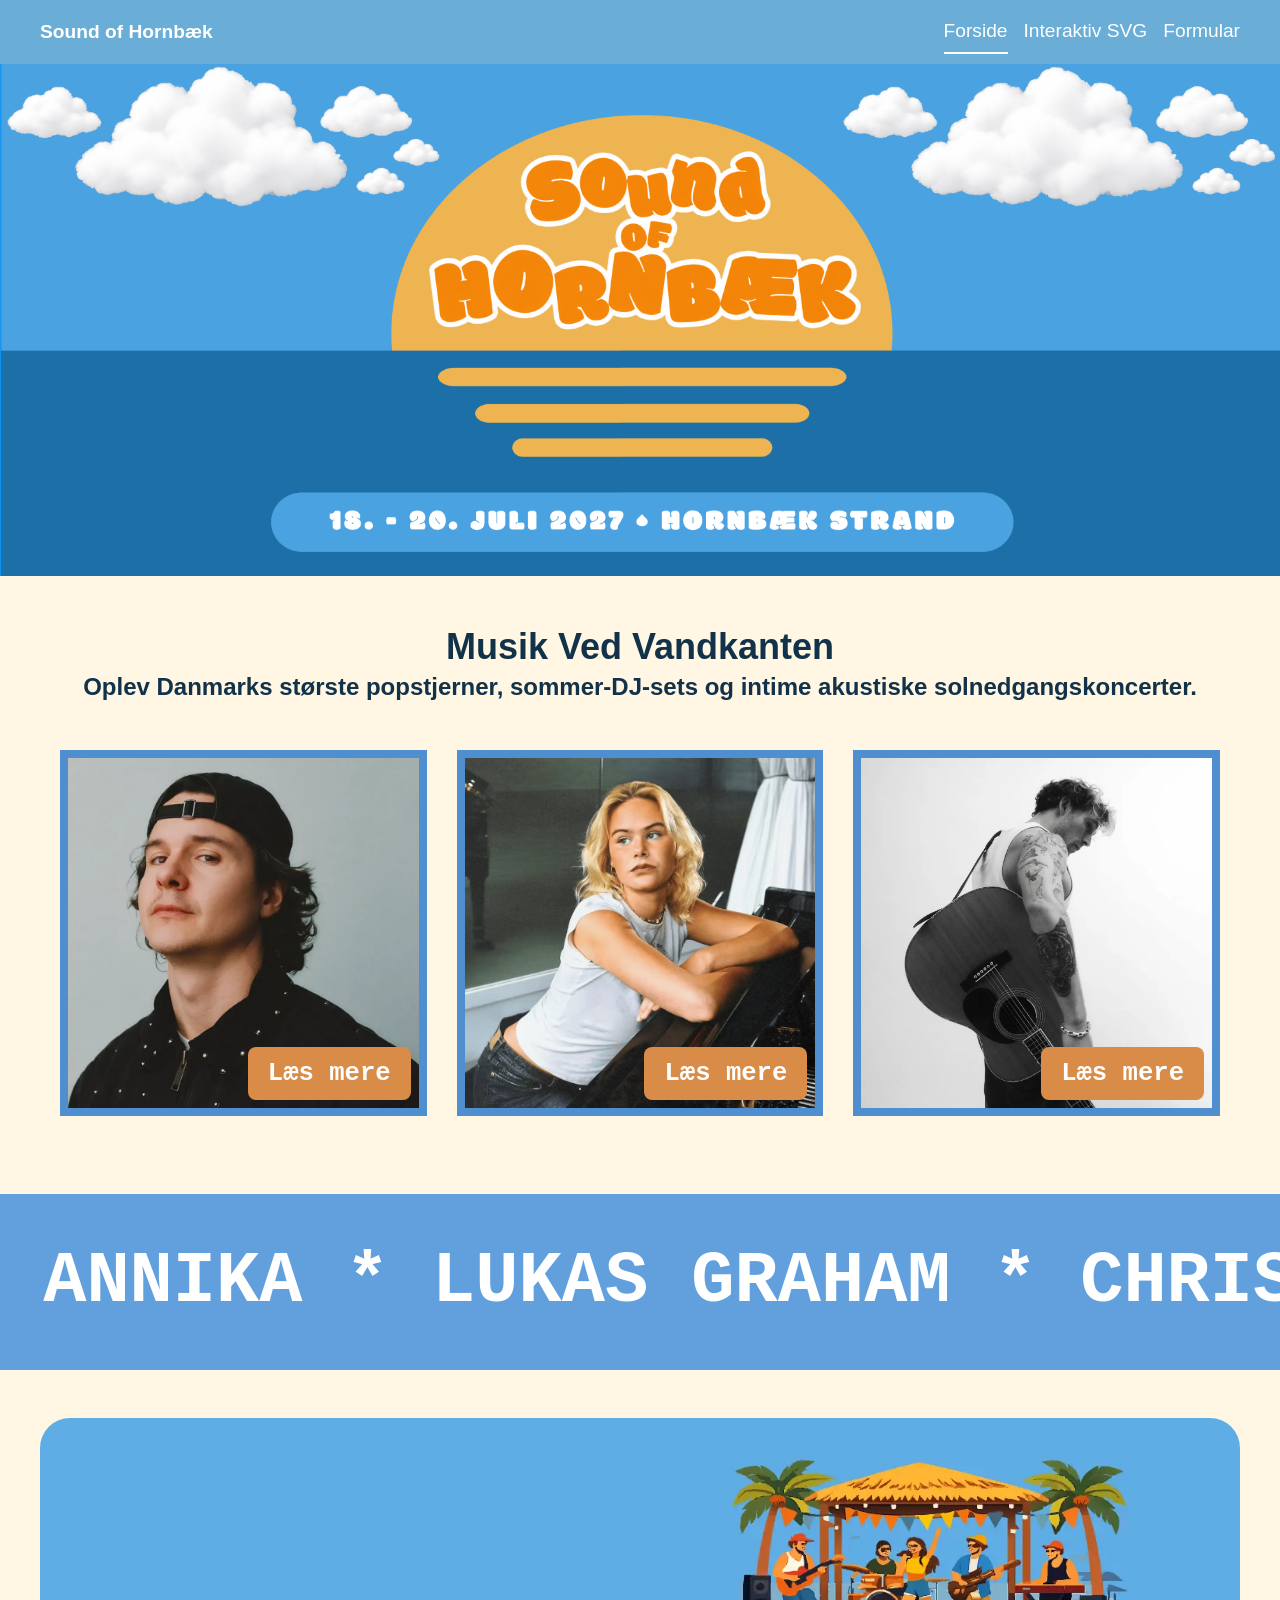
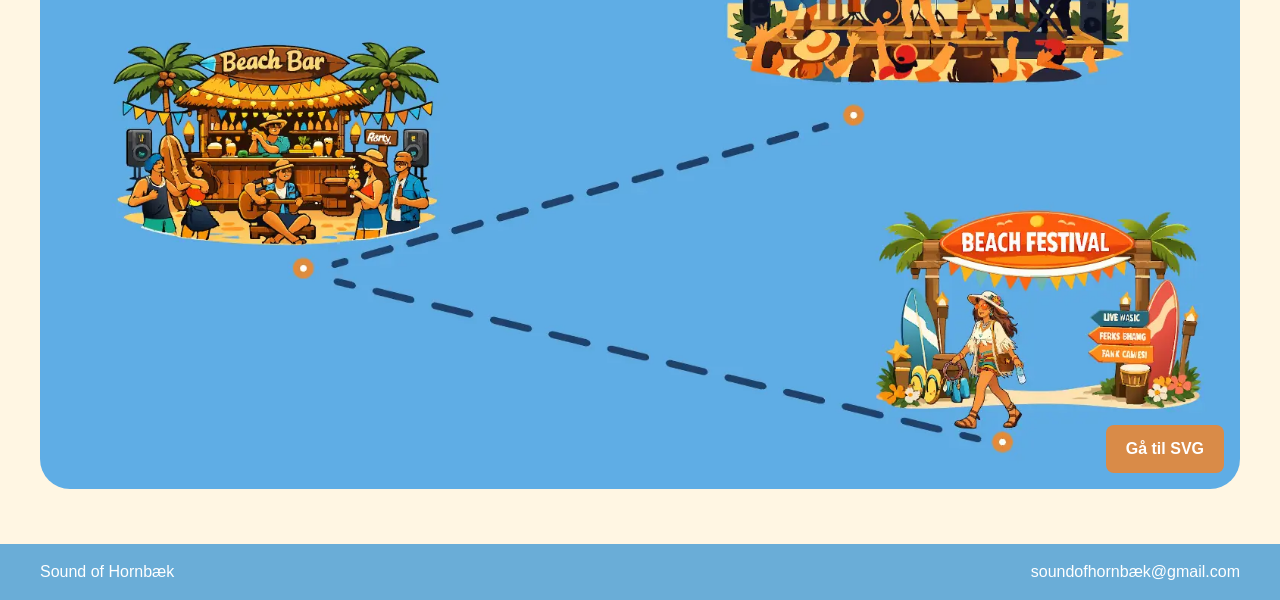
==== commit b4f7bd1f: "detaljer-done" ====
--- a/index.html
+++ b/index.html
@@ -114,9 +114,9 @@
 
     <section class="layout">
 
-      <section class="kort">
+      <section class="svg_festival">
         <!-- Skift "billede.png" ud med dit eget billede -->
-        <img src="./imgs/svg.webp" alt="Kort over Sound of Hornbæk">
+        <img class="svg_festival" src="./imgs/svg.webp" alt="Kort over Sound of Hornbæk">
         <a class="svg_knap" href="svg.html">Gå til SVG</a>
       </section>
 
--- a/style.css
+++ b/style.css
@@ -746,12 +746,12 @@
   text-decoration: none;
 }
 
-.kort {
+.svg_festival {
   position: relative;
   display: inline-block; /* så sektionen kun er lige så stor som billedet */
 }
 
-.kort img {
+.svg_festival img {
   display: block; /* fjerner det lille mellemrum under billedet */
   width: 100%;
   border-radius: 30px;
@@ -772,6 +772,10 @@
   navigation: auto;
 }
 
+.svg_festival {
+  view-transition-name: svg;
+}
+
 .img {
   view-transition-name: img;
 }
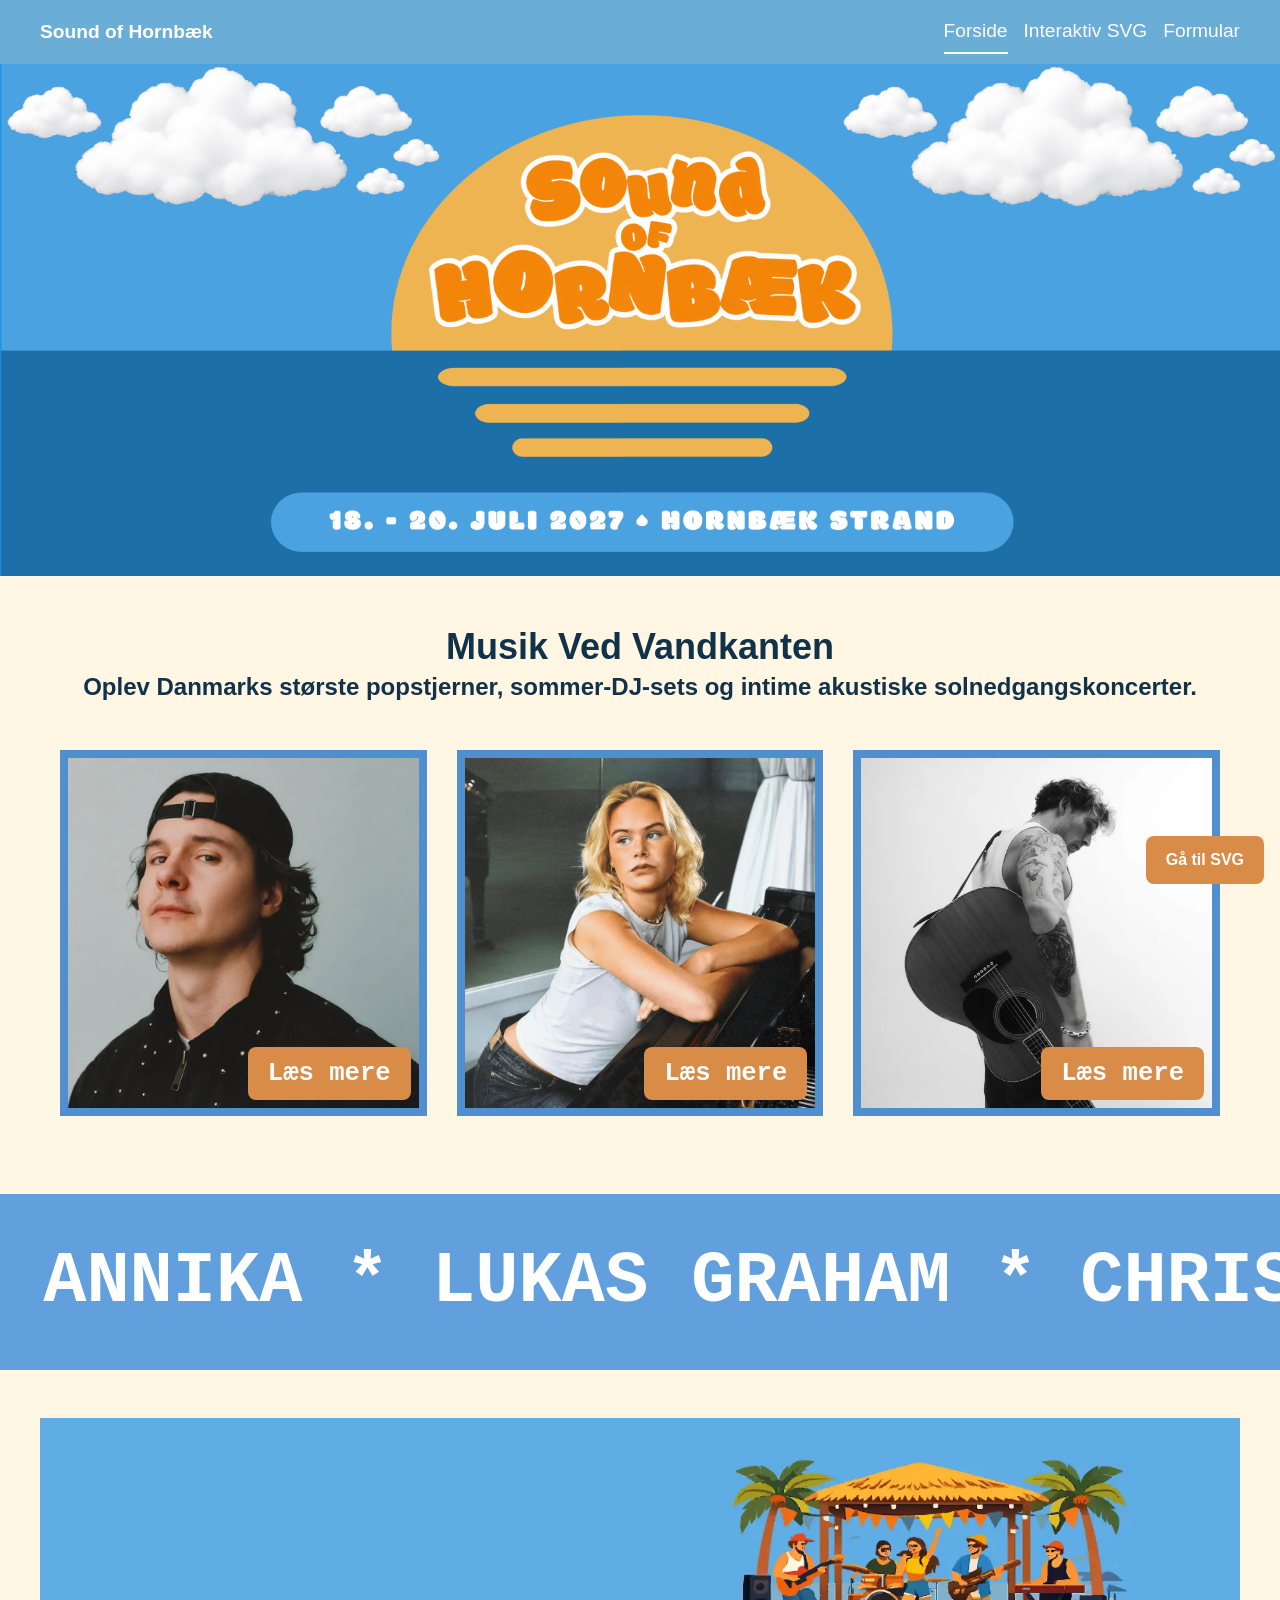
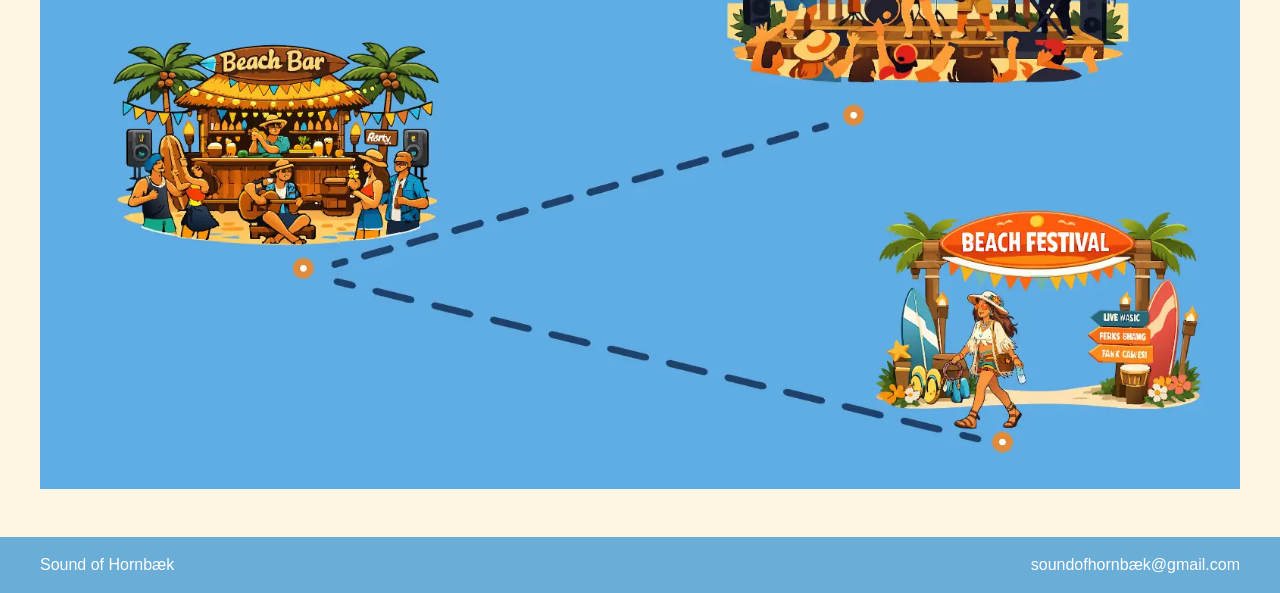
==== commit 730bc2c7: "svg-done" ====
--- a/index.html
+++ b/index.html
@@ -114,7 +114,7 @@
 
     <section class="layout">
 
-      <section class="svg_festival">
+      <section class="svg_teaser">
         <!-- Skift "billede.png" ud med dit eget billede -->
         <img class="svg_festival" src="./imgs/svg.webp" alt="Kort over Sound of Hornbæk">
         <a class="svg_knap" href="svg.html">Gå til SVG</a>
--- a/style.css
+++ b/style.css
@@ -543,6 +543,22 @@
   height: auto;
 }
 
+.person {
+  transition: 1.5s;
+  translate: var(--x) var(--y);
+}
+.svg_festival[data-position="indgangen"] {
+  --x: 0%;
+  --y: 0%;
+}
+.svg_festival[data-position="strandbaren"] {
+  --x: -56%;
+  --y: -25%;
+}
+.svg_festival[data-position="strandscenen"] {
+  --x: -11%;
+  --y: -48%;
+}
 /********************************formular********************************/
 
 .side {
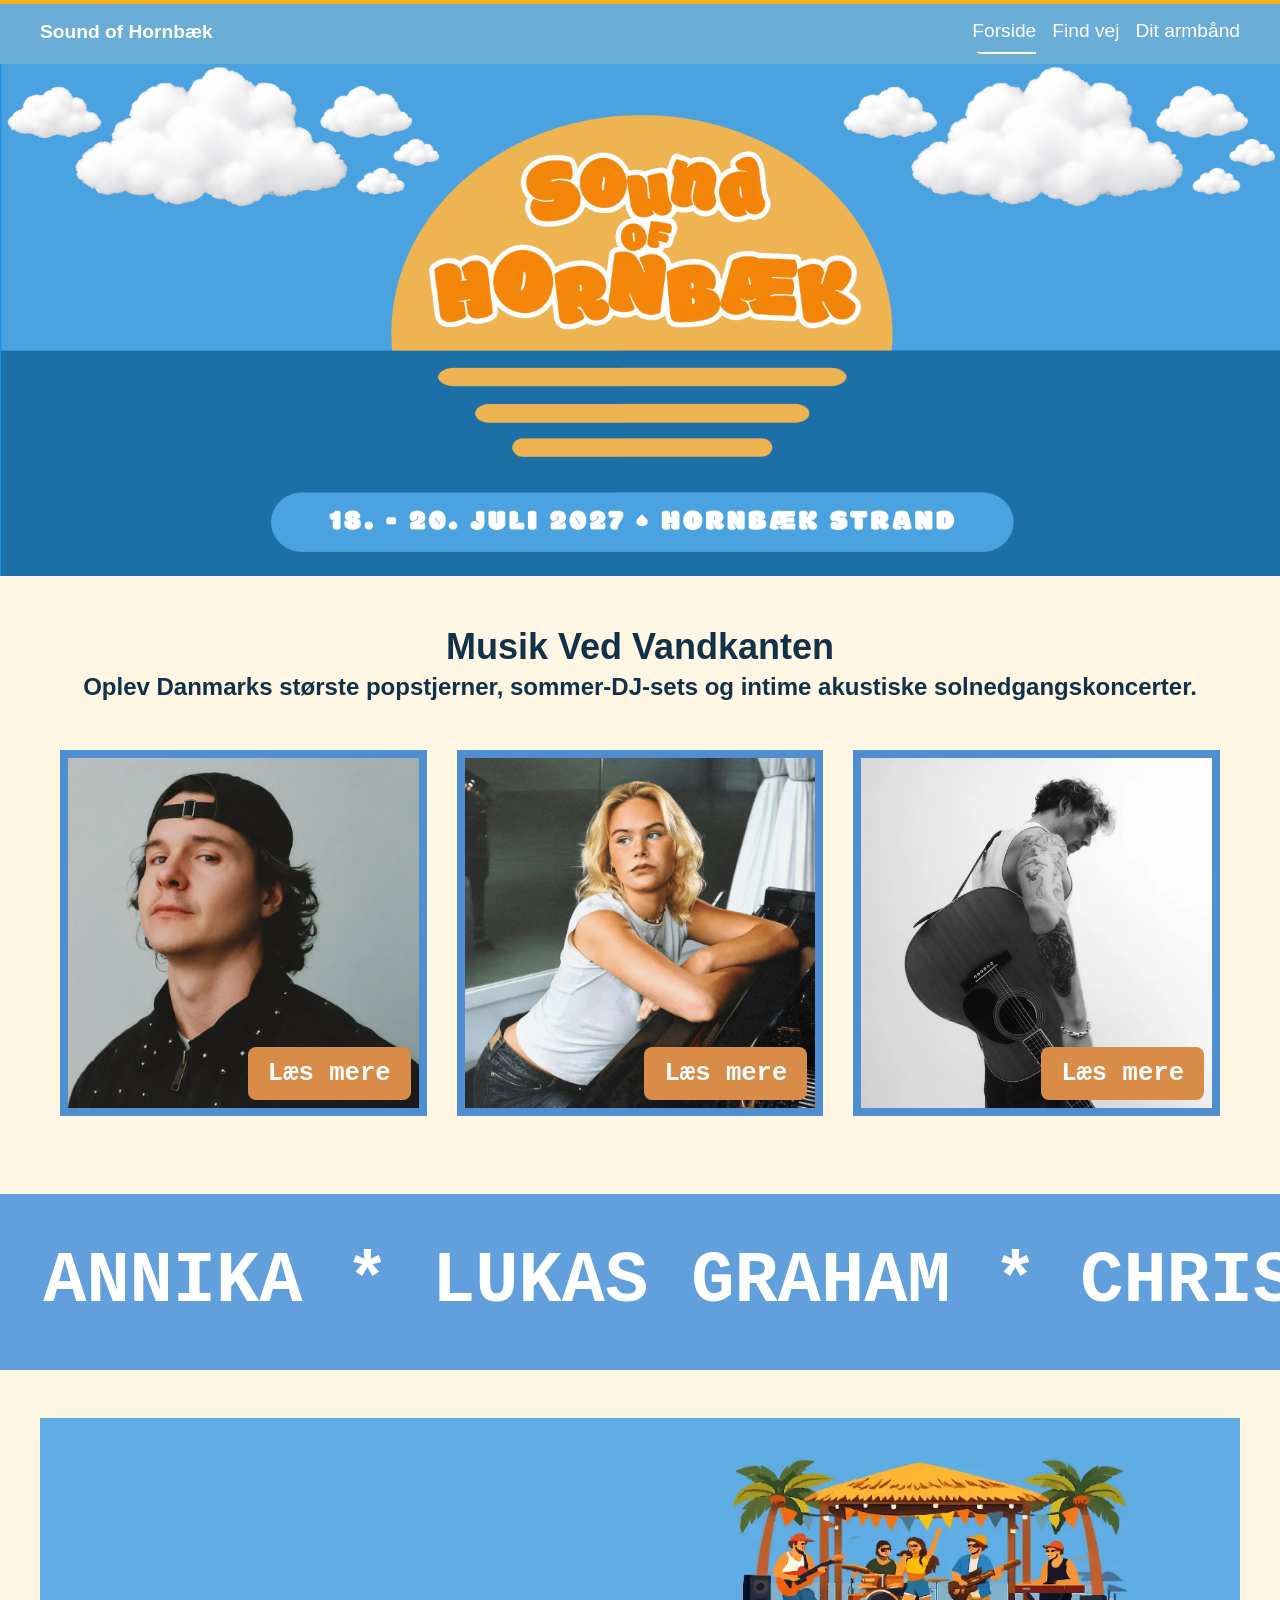
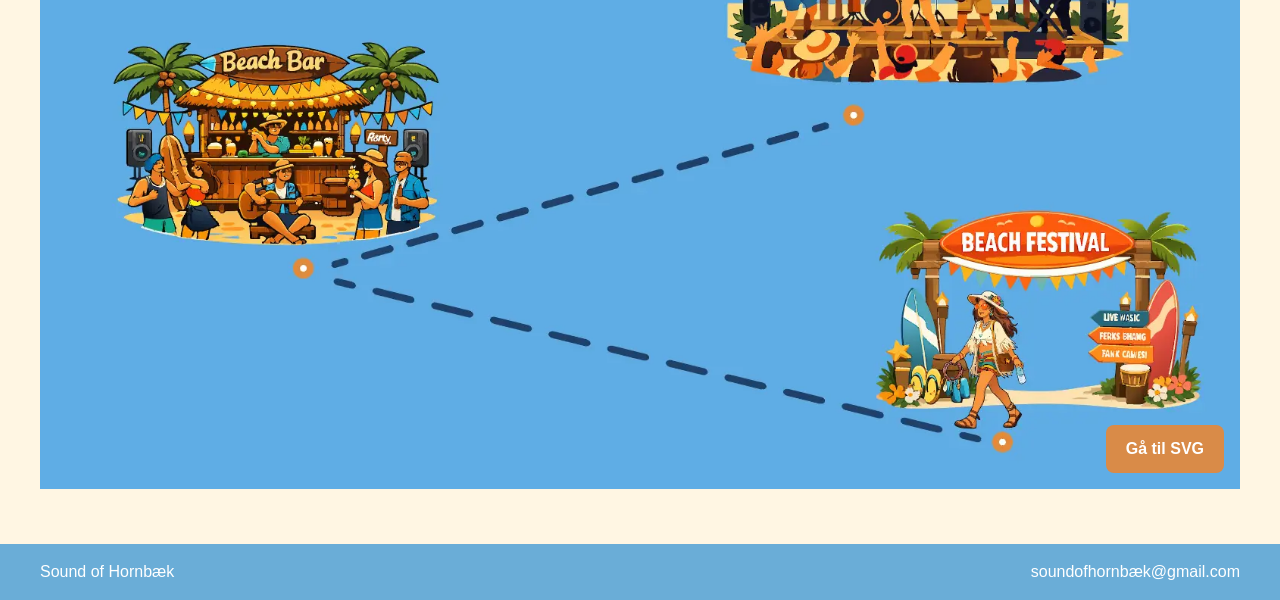
==== commit 87bb65b7: "site-done" ====
--- a/index.html
+++ b/index.html
@@ -18,8 +18,8 @@
         <button popovertarget="menu">Menu</button>
         <ul class="menu" id="menu" popover>
           <li><a href="./" aria-current="page">Forside</a></li>
-          <li><a href="./svg.html">Interaktiv SVG</a></li>
-          <li><a href="./form.html">Formular</a></li>
+          <li><a href="./svg.html">Find vej</a></li>
+          <li><a href="./form.html">Dit armbånd</a></li>
         </ul>
       </nav>
     </div>
--- a/style.css
+++ b/style.css
@@ -116,6 +116,28 @@
   color: var(--color-muted);
 }
 
+@keyframes progress {
+  from {
+    scale: 0 1;
+  }
+
+  to {
+    scale: 1 1;
+  }
+}
+
+html::before {
+  content: "";
+  block-size: 4px;
+  background-color: #ffb01e;
+  position: fixed;
+  inset: 0;
+  animation: progress linear;
+  transform-origin: 0;
+  animation-timeline: scroll();
+  z-index: 500;
+}
+
 /* Header og footer */
 .site-header,
 .site-footer {
@@ -126,7 +148,7 @@
   background: var(--color-surface);
 }
 
-.header-content,
+.site-header .header-content,
 .footer-content {
   grid-column: 2;
 }
@@ -169,7 +191,8 @@
 
 .site-nav button {
   padding: 0.4rem 0.7rem;
-  border: 1px solid var(--color-border);
+  border: 2px solid #fff;
+  border-radius: 10px;
   background: var(--color-surface);
   @media (width > 600px) {
     display: none;
@@ -181,7 +204,8 @@
   padding: var(--space-1);
   list-style: none;
   background: var(--color-surface);
-  border: 1px solid var(--color-border);
+  border: 2px solid #fff;
+  border-radius: 10px;
   position-area: bottom span-left;
   @media (width > 600px) {
     display: flex;
@@ -285,8 +309,13 @@
 }
 .artists {
   display: flex;
+  flex-direction: column;
   gap: 30px;
-  padding: 30px 20px;
+  @media (width > 600px) {
+    flex-direction: row;
+    gap: 30px;
+    padding: 30px 20px;
+  }
 
   .box1,
   .box2,
@@ -325,6 +354,7 @@
     font-weight: 800;
     font-size: clamp(18px, 2vw, 30px);
     line-height: 1;
+    cursor: pointer;
 
     &:hover {
       background-color: #c97d3b;
@@ -406,6 +436,7 @@
 .popup {
   margin: auto;
   width: min(90vw, 800px);
+  height: auto;
   padding: 30px;
   border: 8px solid #4f8fd0;
   background-color: #fdf6e3;
@@ -418,6 +449,11 @@
     opacity 0.25s,
     display 0.25s allow-discrete,
     overlay 0.25s allow-discrete;
+  @media (width > 600px) {
+    /* width: min(40vw, 400px); */
+
+    height: fit-content;
+  }
 }
 
 /* Layoutet skal kun gælde, når popoveren er åben */
@@ -762,7 +798,7 @@
   text-decoration: none;
 }
 
-.svg_festival {
+.svg_teaser {
   position: relative;
   display: inline-block; /* så sektionen kun er lige så stor som billedet */
 }
@@ -795,3 +831,34 @@
 .img {
   view-transition-name: img;
 }
+
+/* Opsamlingsside */
+.opsamling-intro h1 {
+  font-family: "Bebas Neue", Impact, sans-serif;
+  font-size: 3rem;
+  font-weight: 400;
+  line-height: 1;
+  text-transform: uppercase;
+}
+.opsamling-intro p {
+  font-family: "Bebas Neue", Impact, sans-serif;
+  font-size: 1.2rem;
+  font-weight: 400;
+}
+
+.opsamling-placeholder {
+  background: #fdfafc;
+  border: 2px solid #dcc9d4;
+  border-radius: 40px;
+  padding: 50px 36px 40px;
+  display: flex;
+  flex-direction: column;
+  gap: 34px;
+}
+.actions {
+  .button {
+    border: 2px solid #dcc9d4;
+    border-radius: 10px;
+    color: #fff;
+  }
+}
